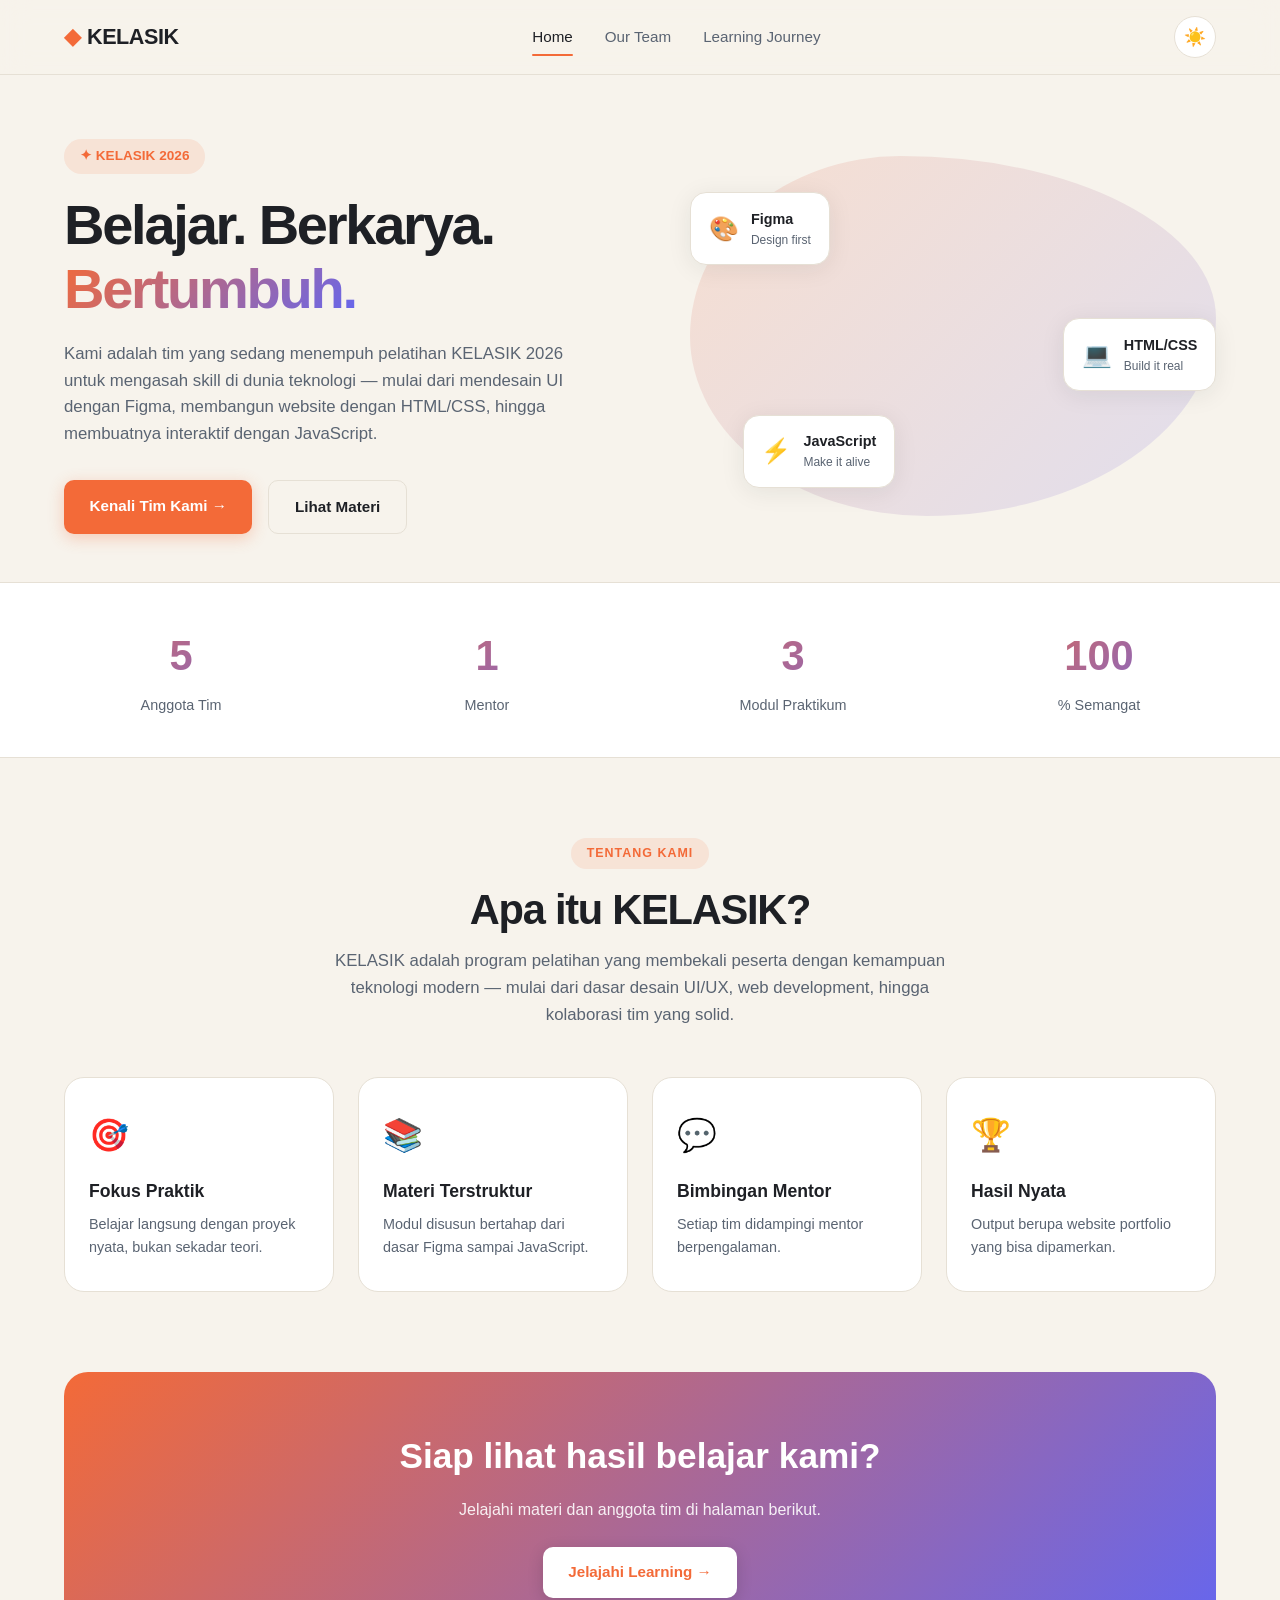
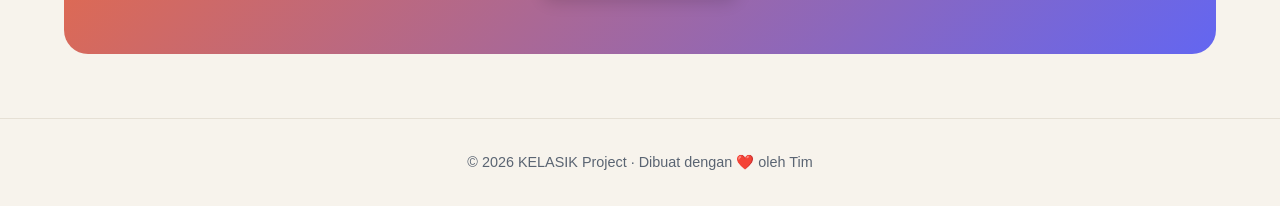
==== index.html @ 68cfe74d "Add files via upload" ====
<!DOCTYPE html>
<html lang="id" data-theme="light">
<head>
  <meta charset="UTF-8" />
  <meta name="viewport" content="width=device-width, initial-scale=1.0" />
  <title>Home | Kelasik Project</title>
  <link rel="stylesheet" href="css/style.css" />
</head>
<body>

  <!-- ===================== NAVBAR ===================== -->
  <header class="site-header">
    <nav class="navbar" aria-label="Navigasi utama">
      <a class="brand" href="index.html">
        <span class="brand-dot">◆</span> KELASIK
      </a>

      <button class="menu-toggle" type="button" aria-expanded="false" aria-controls="navLinks">
        Menu
      </button>

      <div class="nav-links" id="navLinks">
        <a href="index.html" class="active">Home</a>
        <a href="team.html">Our Team</a>
        <a href="learning.html">Learning Journey</a>
      </div>

      <button id="themeToggle" class="theme-btn" aria-label="Ganti tema">
        <span class="icon-sun">☀️</span>
        <span class="icon-moon">🌙</span>
      </button>
    </nav>
  </header>

  <!-- ===================== HERO ===================== -->
  <main>
    <section class="hero">
      <div class="hero-text">
        <span class="badge">✦ KELASIK 2026</span>
        <h1 class="hero-title">
          Belajar. Berkarya.<br />
          <span class="gradient-text">Bertumbuh.</span>
        </h1>
        <p class="hero-desc">
          Kami adalah tim yang sedang menempuh pelatihan KELASIK 2026 untuk
          mengasah skill di dunia teknologi — mulai dari mendesain UI dengan
          Figma, membangun website dengan HTML/CSS, hingga membuatnya interaktif
          dengan JavaScript.
        </p>
        <div class="hero-buttons">
          <a class="button" href="team.html">Kenali Tim Kami →</a>
          <a class="button button-outline" href="learning.html">Lihat Materi</a>
        </div>
      </div>

      <div class="hero-visual">
        <div class="hero-blob"></div>
        <div class="floating-card card-1">
          <span class="card-icon">🎨</span>
          <div>
            <strong>Figma</strong>
            <p>Design first</p>
          </div>
        </div>
        <div class="floating-card card-2">
          <span class="card-icon">💻</span>
          <div>
            <strong>HTML/CSS</strong>
            <p>Build it real</p>
          </div>
        </div>
        <div class="floating-card card-3">
          <span class="card-icon">⚡</span>
          <div>
            <strong>JavaScript</strong>
            <p>Make it alive</p>
          </div>
        </div>
      </div>
    </section>

    <!-- ===================== STATS ===================== -->
    <section class="stats">
      <div class="stats-container">
        <div class="stat-item">
          <h3 class="stat-number" data-count="5">5</h3>
          <p>Anggota Tim</p>
        </div>
        <div class="stat-item">
          <h3 class="stat-number" data-count="1">1</h3>
          <p>Mentor</p>
        </div>
        <div class="stat-item">
          <h3 class="stat-number" data-count="3">3</h3>
          <p>Modul Praktikum</p>
        </div>
        <div class="stat-item">
          <h3 class="stat-number" data-count="100">100</h3>
          <p>% Semangat</p>
        </div>
      </div>
    </section>

    <!-- ===================== ABOUT ===================== -->
    <section class="about">
      <div class="section-header">
        <span class="section-tag">Tentang Kami</span>
        <h2>Apa itu KELASIK?</h2>
        <p>
          KELASIK adalah program pelatihan yang membekali peserta dengan
          kemampuan teknologi modern — mulai dari dasar desain UI/UX,
          web development, hingga kolaborasi tim yang solid.
        </p>
      </div>

      <div class="feature-grid">
        <div class="feature-card">
          <div class="feature-icon">🎯</div>
          <h3>Fokus Praktik</h3>
          <p>Belajar langsung dengan proyek nyata, bukan sekadar teori.</p>
        </div>
        <div class="feature-card">
          <div class="feature-icon">📚</div>
          <h3>Materi Terstruktur</h3>
          <p>Modul disusun bertahap dari dasar Figma sampai JavaScript.</p>
        </div>
        <div class="feature-card">
          <div class="feature-icon">💬</div>
          <h3>Bimbingan Mentor</h3>
          <p>Setiap tim didampingi mentor berpengalaman.</p>
        </div>
        <div class="feature-card">
          <div class="feature-icon">🏆</div>
          <h3>Hasil Nyata</h3>
          <p>Output berupa website portfolio yang bisa dipamerkan.</p>
        </div>
      </div>
    </section>

    <!-- ===================== CTA ===================== -->
    <section class="cta">
      <div class="cta-container">
        <h2>Siap lihat hasil belajar kami?</h2>
        <p>Jelajahi materi dan anggota tim di halaman berikut.</p>
        <a href="learning.html" class="button">Jelajahi Learning →</a>
      </div>
    </section>
  </main>

  <!-- ===================== FOOTER ===================== -->
  <footer class="footer">
    <div class="footer-container">
      <p>© 2026 KELASIK Project · Dibuat dengan ❤️ oleh Tim</p>
    </div>
  </footer>

  <script src="js/main.js" defer></script>
</body>
</html>
---- css/style.css ----
/* ===================== VARIABEL & RESET ===================== */
:root {
  --bg: #f7f3ec;
  --bg-soft: #ffffff;
  --text: #1e2025;
  --text-soft: #5a6472;
  --primary: #f36a38;
  --primary-soft: #ff8a5c;
  --accent: #6366f1;
  --border: #e6e0d5;
  --card-shadow: 0 4px 24px rgba(30, 32, 37, 0.08);
  --nav-bg: rgba(247, 243, 236, 0.85);
}

[data-theme="dark"] {
  --bg: #0f1115;
  --bg-soft: #181b22;
  --text: #f1f3f7;
  --text-soft: #9aa3b2;
  --primary: #ff8a5c;
  --primary-soft: #ffa47e;
  --accent: #818cf8;
  --border: #262b36;
  --card-shadow: 0 4px 24px rgba(0, 0, 0, 0.5);
  --nav-bg: rgba(15, 17, 21, 0.85);
}

* {
  margin: 0;
  padding: 0;
  box-sizing: border-box;
}

html {
  scroll-behavior: smooth;
}

body {
  font-family: 'Inter', -apple-system, BlinkMacSystemFont, 'Segoe UI', Arial, sans-serif;
  background: var(--bg);
  color: var(--text);
  line-height: 1.6;
  transition: background 0.3s ease, color 0.3s ease;
}

a {
  text-decoration: none;
  color: inherit;
}

img {
  max-width: 100%;
  height: auto;
  display: block;
}

/* ===================== NAVBAR ===================== */
.site-header {
  position: sticky;
  top: 0;
  z-index: 100;
  background: var(--nav-bg);
  backdrop-filter: blur(14px);
  -webkit-backdrop-filter: blur(14px);
  border-bottom: 1px solid var(--border);
}

.navbar {
  max-width: 1200px;
  margin: 0 auto;
  padding: 1rem 1.5rem;
  display: flex;
  align-items: center;
  justify-content: space-between;
  gap: 1.5rem;
  flex-wrap: wrap;
}

.brand {
  font-size: 1.35rem;
  font-weight: 800;
  letter-spacing: -0.02em;
  display: flex;
  align-items: center;
  gap: 0.4rem;
}

.brand-dot {
  color: var(--primary);
}

.nav-links {
  display: flex;
  gap: 2rem;
  align-items: center;
}

.nav-links a {
  font-weight: 500;
  color: var(--text-soft);
  font-size: 0.95rem;
  transition: color 0.2s;
  position: relative;
  padding: 0.2rem 0;
}

.nav-links a:hover,
.nav-links a.active {
  color: var(--text);
}

.nav-links a.active::after {
  content: '';
  position: absolute;
  bottom: -4px;
  left: 0;
  width: 100%;
  height: 2px;
  background: var(--primary);
  border-radius: 2px;
}

/* Tombol menu mobile */
.menu-toggle {
  display: none;
  padding: 10px 14px;
  border: 1px solid var(--border);
  background: transparent;
  color: var(--text);
  border-radius: 8px;
  cursor: pointer;
  font-weight: 600;
  font-size: 0.9rem;
}

/* Tombol tema */
.theme-btn {
  background: var(--bg-soft);
  border: 1px solid var(--border);
  border-radius: 999px;
  width: 42px;
  height: 42px;
  cursor: pointer;
  display: flex;
  align-items: center;
  justify-content: center;
  font-size: 1.1rem;
  transition: transform 0.2s, background 0.2s;
}

.theme-btn:hover {
  transform: scale(1.08);
}

[data-theme="light"] .icon-moon {
  display: none;
}

[data-theme="dark"] .icon-sun {
  display: none;
}

/* ===================== TOMBOL ===================== */
.button {
  display: inline-block;
  padding: 0.85rem 1.6rem;
  border-radius: 10px;
  font-weight: 600;
  font-size: 0.95rem;
  cursor: pointer;
  transition: all 0.25s ease;
  border: none;
  background: var(--primary);
  color: #fff;
  box-shadow: 0 4px 16px rgba(243, 106, 56, 0.3);
}

.button:hover {
  background: var(--primary-soft);
  transform: translateY(-2px);
  box-shadow: 0 8px 24px rgba(243, 106, 56, 0.4);
}

.button-outline {
  background: transparent;
  color: var(--text);
  border: 1px solid var(--border);
  box-shadow: none;
}

.button-outline:hover {
  border-color: var(--primary);
  color: var(--primary);
  background: transparent;
}

/* ===================== SECTION HEADER ===================== */
.section-header {
  text-align: center;
  max-width: 640px;
  margin: 0 auto 3rem;
}

.section-tag {
  display: inline-block;
  font-size: 0.78rem;
  font-weight: 700;
  letter-spacing: 0.08em;
  text-transform: uppercase;
  color: var(--primary);
  background: rgba(243, 106, 56, 0.12);
  padding: 0.35rem 1rem;
  border-radius: 999px;
  margin-bottom: 1rem;
}

.section-header h1,
.section-header h2 {
  font-size: clamp(1.8rem, 4vw, 2.6rem);
  font-weight: 800;
  letter-spacing: -0.03em;
  line-height: 1.2;
  margin-bottom: 0.8rem;
}

.section-header p {
  color: var(--text-soft);
  font-size: 1.05rem;
}

/* ===================== HERO ===================== */
.hero {
  max-width: 1200px;
  margin: 0 auto;
  padding: 4rem 1.5rem 3rem;
  display: flex;
  align-items: center;
  gap: 3rem;
}

.hero-text {
  flex: 1.1;
}

.badge {
  display: inline-block;
  background: rgba(243, 106, 56, 0.12);
  color: var(--primary);
  padding: 0.4rem 1rem;
  border-radius: 999px;
  font-size: 0.85rem;
  font-weight: 700;
  margin-bottom: 1.2rem;
}

.hero-title {
  font-size: clamp(2.2rem, 5vw, 3.5rem);
  font-weight: 800;
  letter-spacing: -0.04em;
  line-height: 1.15;
  margin-bottom: 1.2rem;
}

.gradient-text {
  background: linear-gradient(135deg, var(--primary), var(--accent));
  -webkit-background-clip: text;
  -webkit-text-fill-color: transparent;
  background-clip: text;
}

.hero-desc {
  color: var(--text-soft);
  font-size: 1.05rem;
  margin-bottom: 2rem;
  max-width: 520px;
}

.hero-buttons {
  display: flex;
  gap: 1rem;
  flex-wrap: wrap;
}

.hero-visual {
  position: relative;
  flex: 1;
  min-height: 360px;
}

.hero-blob {
  position: absolute;
  inset: 0;
  background: linear-gradient(135deg, var(--primary), var(--accent));
  border-radius: 40% 60% 55% 45% / 50% 45% 55% 50%;
  opacity: 0.15;
  animation: blobMorph 8s ease-in-out infinite;
}

@keyframes blobMorph {
  0%, 100% { border-radius: 40% 60% 55% 45% / 50% 45% 55% 50%; }
  50% { border-radius: 55% 45% 40% 60% / 45% 60% 40% 55%; }
}

.floating-card {
  position: absolute;
  background: var(--bg-soft);
  border: 1px solid var(--border);
  border-radius: 16px;
  padding: 0.9rem 1.1rem;
  display: flex;
  align-items: center;
  gap: 0.75rem;
  box-shadow: var(--card-shadow);
  animation: float 4s ease-in-out infinite;
  z-index: 2;
}

.floating-card strong {
  font-size: 0.9rem;
  display: block;
}

.floating-card p {
  font-size: 0.75rem;
  color: var(--text-soft);
  margin: 0;
}

.card-icon {
  font-size: 1.5rem;
}

.card-1 {
  top: 10%;
  left: 0;
  animation-delay: 0s;
}

.card-2 {
  top: 45%;
  right: 0;
  animation-delay: 1.5s;
}

.card-3 {
  bottom: 8%;
  left: 10%;
  animation-delay: 3s;
}

@keyframes float {
  0%, 100% { transform: translateY(0); }
  50% { transform: translateY(-14px); }
}

/* ===================== STATS ===================== */
.stats {
  background: var(--bg-soft);
  border-top: 1px solid var(--border);
  border-bottom: 1px solid var(--border);
  padding: 2.5rem 1.5rem;
}

.stats-container {
  max-width: 1200px;
  margin: 0 auto;
  display: grid;
  grid-template-columns: repeat(4, 1fr);
  gap: 1.5rem;
  text-align: center;
}

.stat-number {
  font-size: clamp(1.8rem, 4vw, 2.6rem);
  font-weight: 800;
  background: linear-gradient(135deg, var(--primary), var(--accent));
  -webkit-background-clip: text;
  -webkit-text-fill-color: transparent;
  background-clip: text;
}

.stat-item p {
  color: var(--text-soft);
  font-size: 0.9rem;
  margin-top: 0.3rem;
}

/* ===================== ABOUT ===================== */
.about {
  max-width: 1200px;
  margin: 0 auto;
  padding: 5rem 1.5rem;
}

.feature-grid {
  display: grid;
  grid-template-columns: repeat(auto-fit, minmax(220px, 1fr));
  gap: 1.5rem;
}

.feature-card {
  background: var(--bg-soft);
  border: 1px solid var(--border);
  border-radius: 20px;
  padding: 2rem 1.5rem;
  transition: transform 0.25s, box-shadow 0.25s, border-color 0.25s;
}

.feature-card:hover {
  transform: translateY(-6px);
  box-shadow: var(--card-shadow);
  border-color: var(--primary);
}

.feature-icon {
  font-size: 2rem;
  margin-bottom: 1rem;
}

.feature-card h3 {
  font-size: 1.1rem;
  margin-bottom: 0.5rem;
}

.feature-card p {
  color: var(--text-soft);
  font-size: 0.9rem;
}

/* ===================== CTA ===================== */
.cta {
  max-width: 1200px;
  margin: 0 auto 4rem;
  padding: 0 1.5rem;
}

.cta-container {
  background: linear-gradient(135deg, var(--primary), var(--accent));
  color: #fff;
  border-radius: 24px;
  padding: 3.5rem 2rem;
  text-align: center;
}

.cta-container h2 {
  font-size: clamp(1.6rem, 3vw, 2.2rem);
    font-weight: 800;
  margin-bottom: 0.8rem;
}

.cta-container p {
  opacity: 0.9;
  margin-bottom: 1.5rem;
}

.cta-container .button {
  background: #fff;
  color: var(--primary);
  box-shadow: 0 4px 16px rgba(0, 0, 0, 0.15);
}

.cta-container .button:hover {
  background: #fff;
  transform: translateY(-2px);
}

/* ===================== PAGE CONTENT ===================== */
.page-content {
  max-width: 1200px;
  margin: 0 auto;
  padding: 4rem 1.5rem;
}

/* ===================== FOOTER ===================== */
.footer {
  border-top: 1px solid var(--border);
  padding: 2rem 1.5rem;
  text-align: center;
}

.footer-container p {
  color: var(--text-soft);
  font-size: 0.9rem;
}

/* ===================== RESPONSIVE GLOBAL ===================== */
@media (max-width: 900px) {
  .hero {
    flex-direction: column;
    padding: 3rem 1.5rem 2rem;
    gap: 2rem;
  }

  .hero-visual {
    width: 100%;
    min-height: 280px;
  }

  .hero-desc {
    max-width: 100%;
  }

  .stats-container {
    grid-template-columns: repeat(2, 1fr);
  }
}

@media (max-width: 768px) {
  .menu-toggle {
    display: inline-block;
    order: 3;
  }

  .theme-btn {
    order: 2;
  }

  .nav-links {
    display: none;
    width: 100%;
    flex-direction: column;
    gap: 0.75rem;
    padding: 1rem 0;
    order: 4;
    border-top: 1px solid var(--border);
    margin-top: 0.5rem;
  }

  .nav-links.is-open {
    display: flex;
  }

  .nav-links a.active::after {
    display: none;
  }

  .nav-links a.active {
    color: var(--primary);
    font-weight: 700;
  }

  .hero-title {
    font-size: 2.2rem;
  }

  .about {
    padding: 3rem 1.5rem;
  }

  .page-content {
    padding: 2.5rem 1.5rem;
  }

  .cta-container {
    padding: 2.5rem 1.5rem;
  }
}

@media (max-width: 480px) {
  .stats-container {
    grid-template-columns: 1fr;
  }

  .hero-buttons {
    flex-direction: column;
    width: 100%;
  }

  .hero-buttons .button {
    text-align: center;
    width: 100%;
  }
}
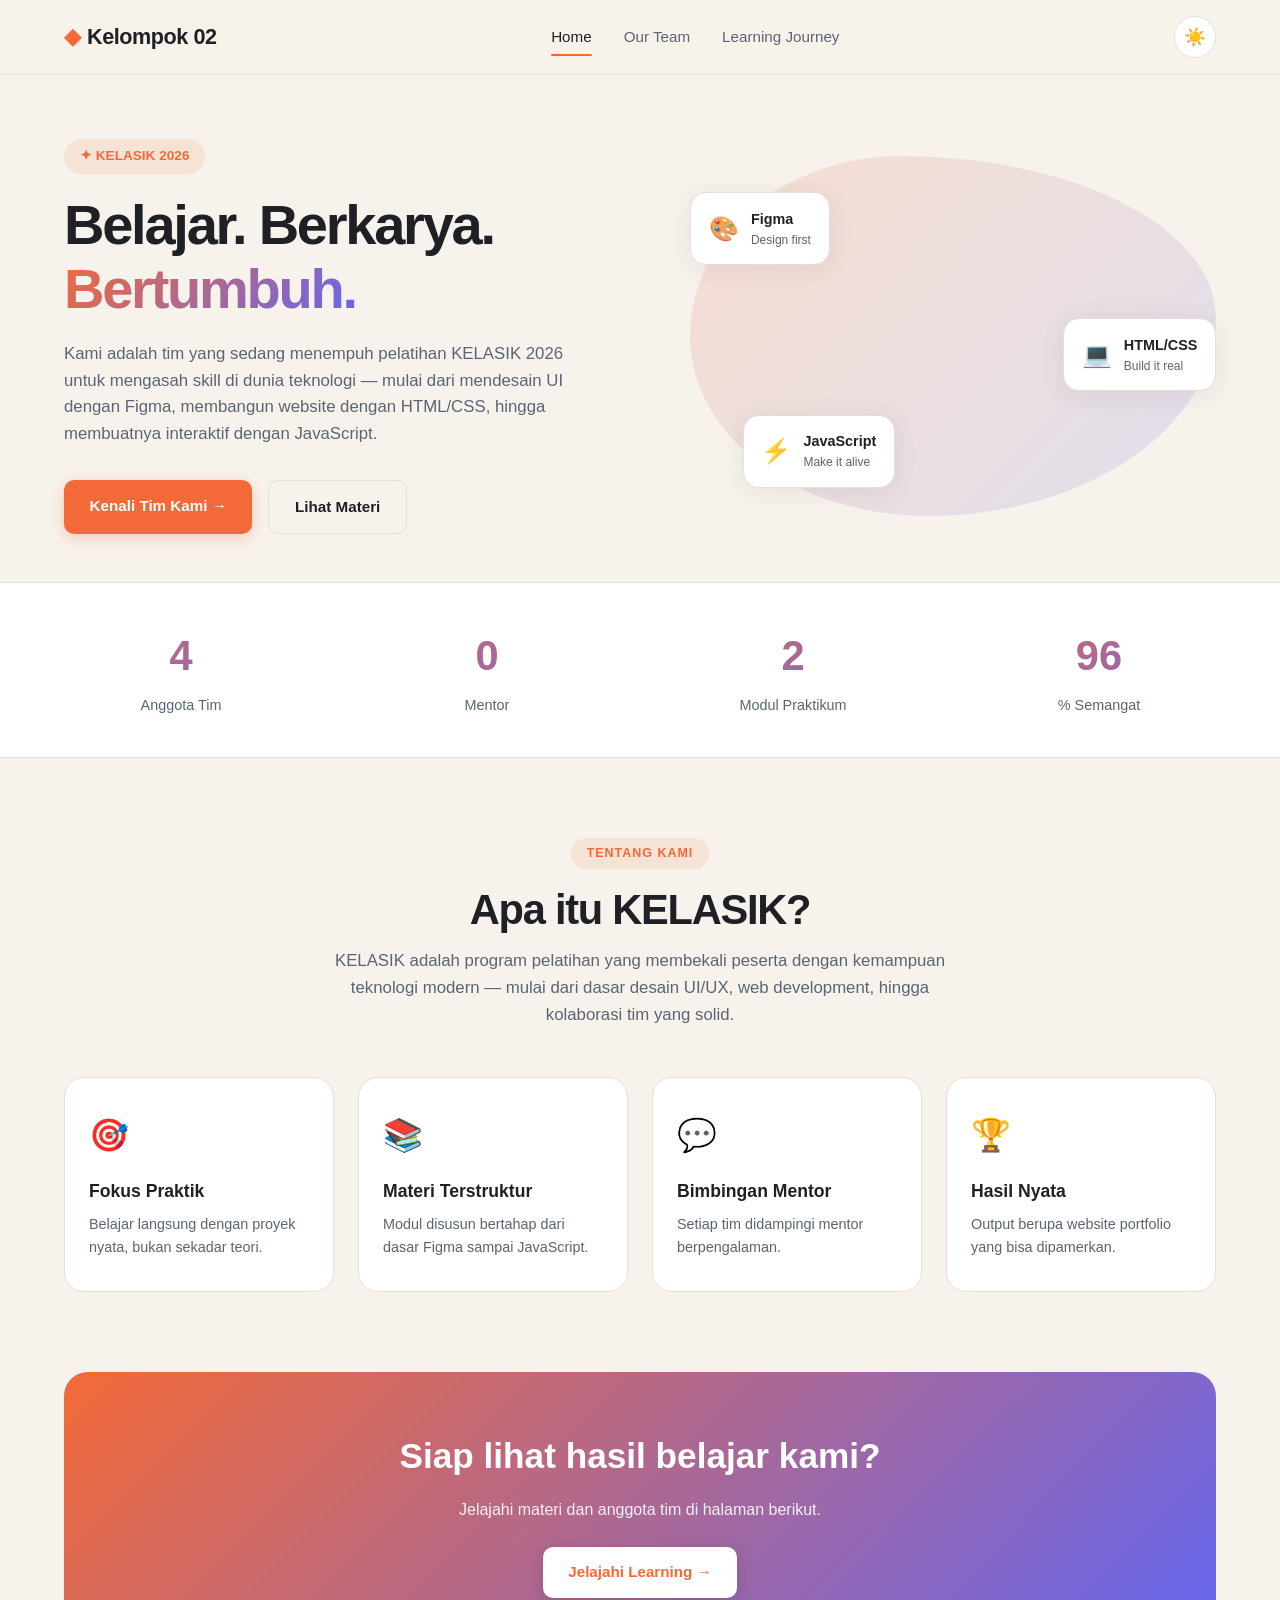
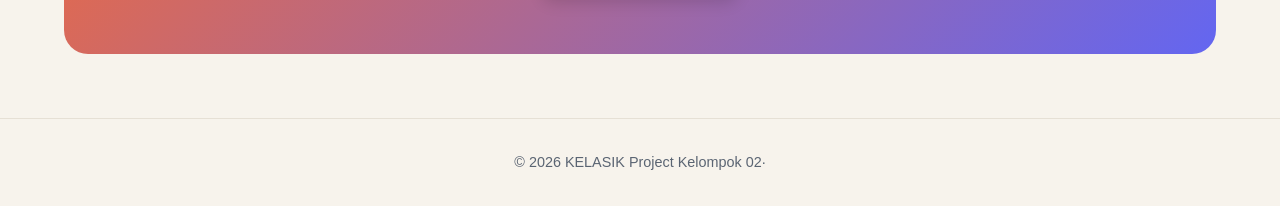
==== commit 90f6ae71: "Update index.html" ====
--- a/index.html
+++ b/index.html
@@ -12,7 +12,7 @@
   <header class="site-header">
     <nav class="navbar" aria-label="Navigasi utama">
       <a class="brand" href="index.html">
-        <span class="brand-dot">◆</span> KELASIK
+        <span class="brand-dot">◆</span> Kelompok 02
       </a>
 
       <button class="menu-toggle" type="button" aria-expanded="false" aria-controls="navLinks">
@@ -150,10 +150,10 @@
   <!-- ===================== FOOTER ===================== -->
   <footer class="footer">
     <div class="footer-container">
-      <p>© 2026 KELASIK Project · Dibuat dengan ❤️ oleh Tim</p>
+      <p>© 2026 KELASIK Project Kelompok 02·</p>
     </div>
   </footer>
 
   <script src="js/main.js" defer></script>
 </body>
-</html>+</html>
